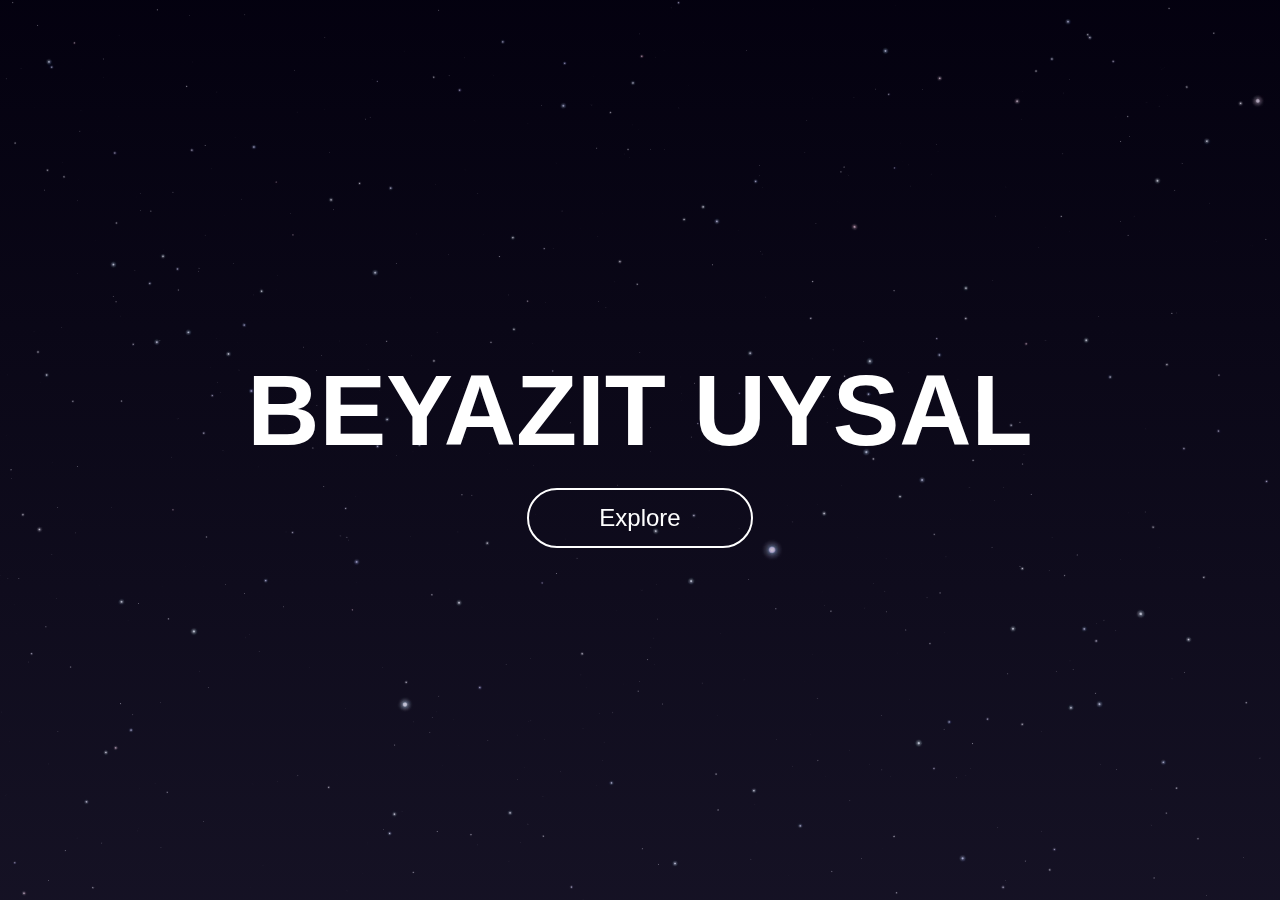
==== index.html @ 6629e4a4 "Website" ====
<!DOCTYPE html>
<html lang="en">
<head>
    <meta charset="UTF-8">
    <meta http-equiv="X-UA-Compatible" content="IE=edge">
    <meta name="viewport" content="width=device-width, initial-scale=1.0">
    <title>Explore</title>
    <link rel="stylesheet" href="static/style.css">
</head>
<body>
    <div class="hero">
       
        <video autoplay loop muted plays-inline class="back-video">
            <source src="images/realSpace.mp4" type="video/mp4">
        </video>

    <div class="content">
        <h1>BEYAZIT UYSAL</h1>
        <a href="about.html">Explore</a>
    </div>
    </div>
</body>
</html>
---- static/style.css ----
*{
    margin: 0;
    padding: 0;
    box-sizing: border-box;
    font-family: 'Poppins', sans-serif;
}

.hero{
    width: 100%;
    height: 100vh;
    background-image: linear-gradient(rgba(12,3,51,0.3),rgba(70, 59, 120, 0.3));
    /* background-image: #fff; */
    position: relative;
    padding: 0 5%;
    display: flex;
    align-items: center;
    justify-content: center;
} 
nav{
    width: 100%;
    position: absolute;
    top: 0;
    left: 0;
    padding: 20px 8%;
    display: flex;
    align-items: center;
    justify-content: space-between;
}

img {/* logo size  */
    max-width: 10%;
    height: auto;
}

nav .logo{
    width: 80px;
}

nav ul li{
    list-style: none;
    display: inline-block;
    margin-left: 40px;
}

.content{
    text-align: center;
    
}

.content h1{
    font-size:100px;
    color: #fff;
    font-weight: 555;
    transition: 0.5s;
}
.content h1:hover{
    -webkit-text-stroke: 2px #fff;
    color: transparent;
}

.content a{
    text-decoration: none;
    display: inline-block;
    color: #fff;
    font-size:24px;
    border: 2px solid #fff;
    padding: 14px 70px;
    border-radius: 50px;
    margin-top: 20px;
}

.back-video{
    position: absolute;
    right: 0;
    bottom: 0;
    z-index: -1;
}

@media (min-aspect-ratio: 16/9){
    .back-video{
        width: 100%;
        height: auto;
    }
}
@media (max-aspect-ratio: 16/9){
    .back-video{
        width: auto;
        height: 100%;
    }
}
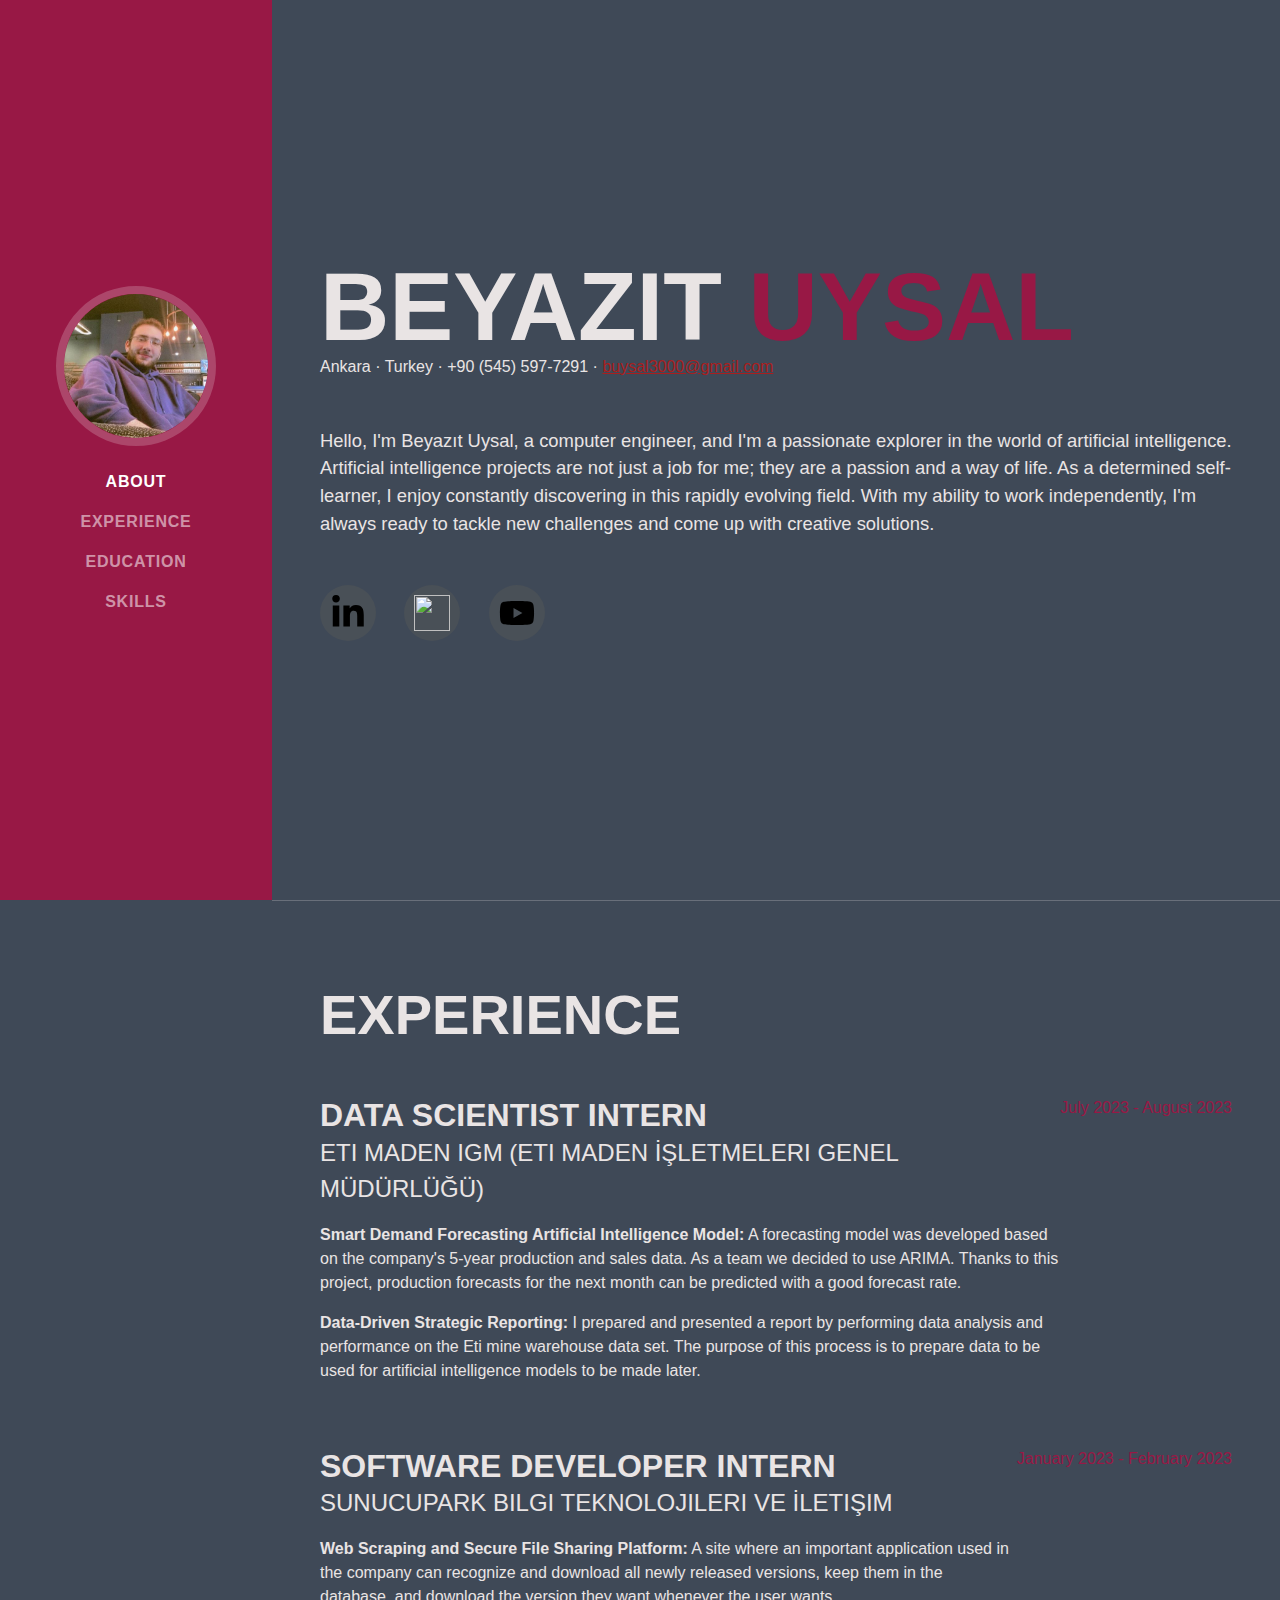
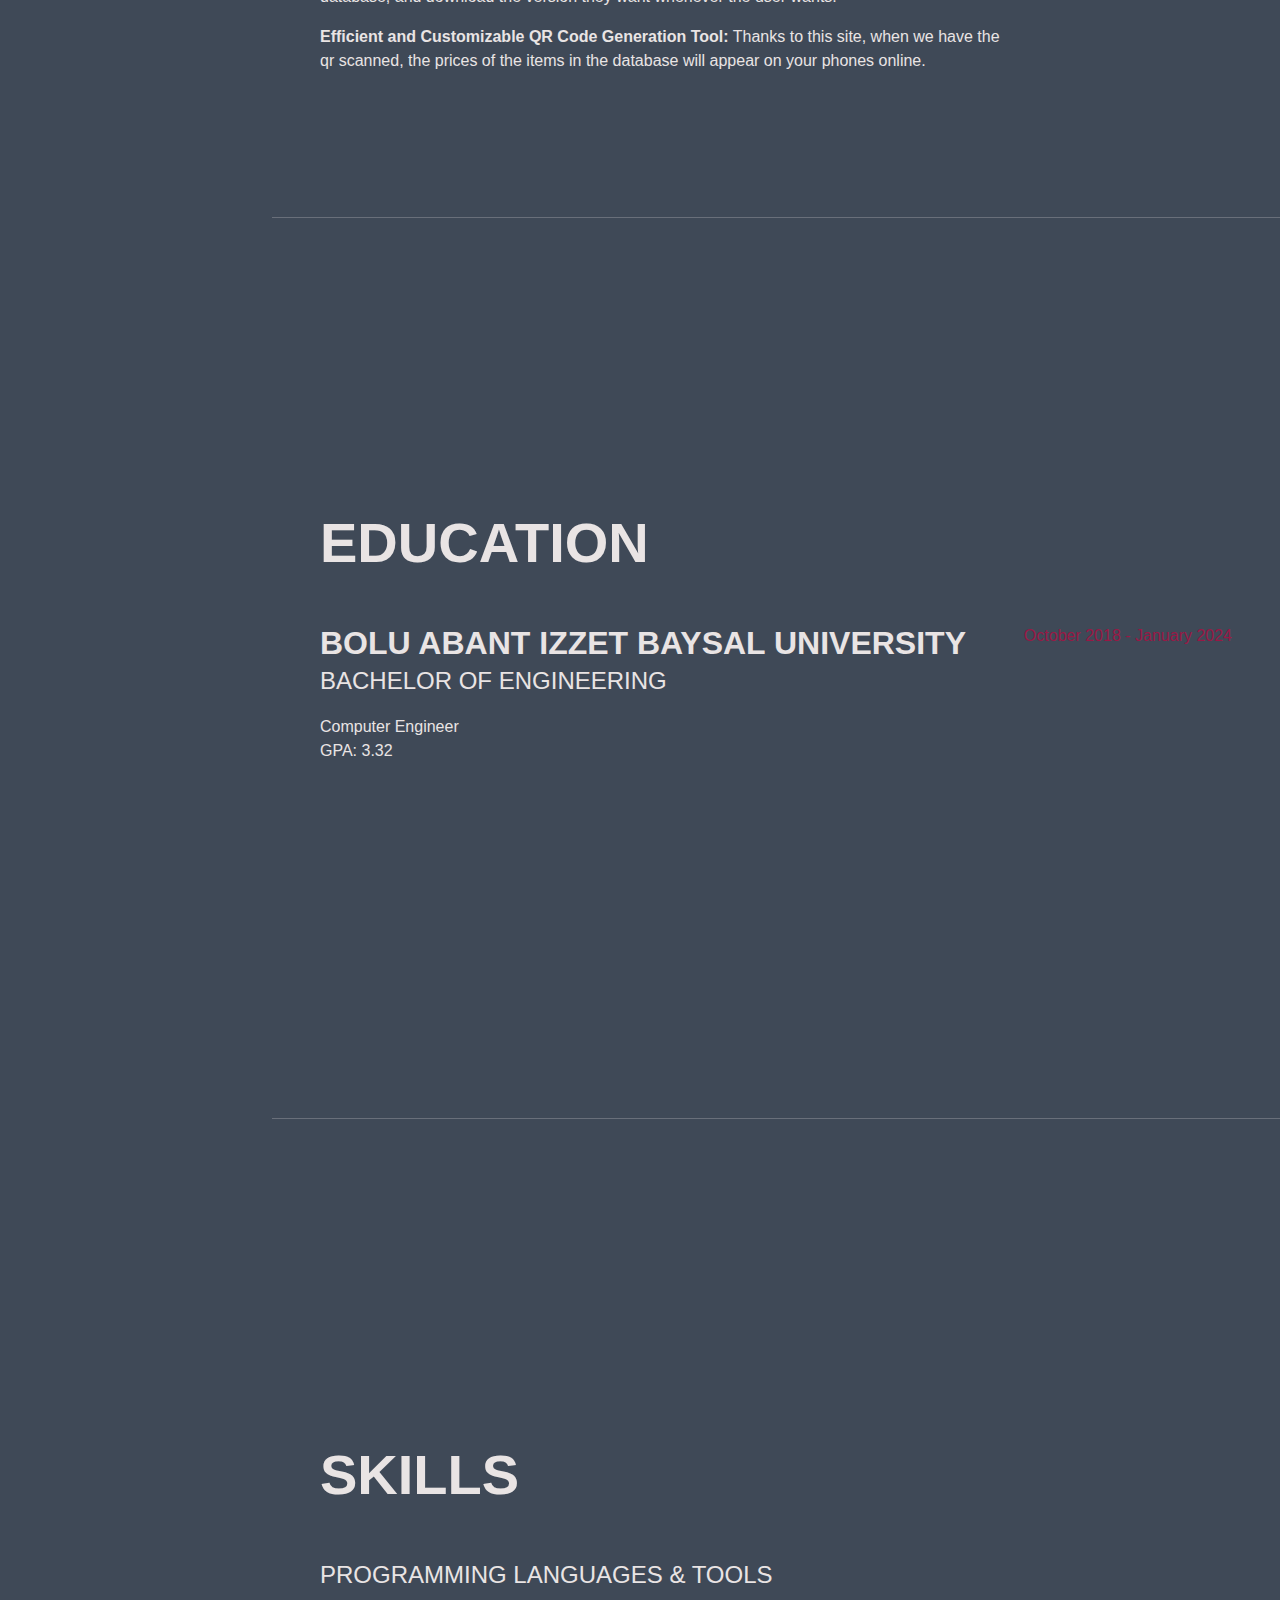
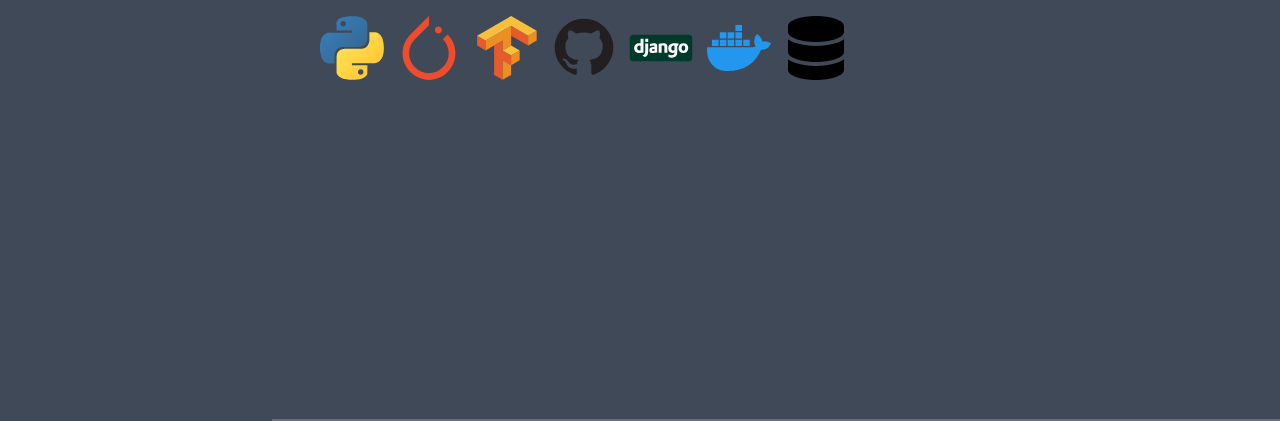
==== commit 3c9b58f6: "remake portfolio website" ====
--- a/index.html
+++ b/index.html
@@ -1,23 +1,121 @@
 <!DOCTYPE html>
 <html lang="en">
+
 <head>
     <meta charset="UTF-8">
-    <meta http-equiv="X-UA-Compatible" content="IE=edge">
     <meta name="viewport" content="width=device-width, initial-scale=1.0">
-    <title>Explore</title>
-    <link rel="stylesheet" href="static/style.css">
+    <title>Resume - Start Bootstrap Theme</title>
+    <link href="path/to/bootstrap/css/bootstrap.min.css" rel="stylesheet">
+    <link href="path/to/css/styles.css" rel="stylesheet">
 </head>
+
 <body>
-    <div class="hero">
-       
-        <video autoplay loop muted plays-inline class="back-video">
-            <source src="images/realSpace.mp4" type="video/mp4">
-        </video>
+    <!-- Navigation-->
+    <nav class="navbar navbar-expand-lg navbar-dark bg-primary fixed-top" id="sideNav">
+        <a class="navbar-brand js-scroll-trigger" href="#page-top">
+            <span class="d-block d-lg-none">Beyazıt Uysal</span>
+            <span class="d-none d-lg-block"><img class="img-fluid img-profile rounded-circle mx-auto mb-2" src="static/img/meaf.jpg" alt="..." /></span>
+        </a>
+        <button class="navbar-toggler" type="button" data-bs-toggle="collapse" data-bs-target="#navbarResponsive" aria-controls="navbarResponsive" aria-expanded="false" aria-label="Toggle navigation"><span class="navbar-toggler-icon"></span></button>
+        <div class="collapse navbar-collapse" id="navbarResponsive">
+            <ul class="navbar-nav">
+                <li class="nav-item"><a class="nav-link js-scroll-trigger" href="#about">About</a></li>
+                <li class="nav-item"><a class="nav-link js-scroll-trigger" href="#experience">Experience</a></li>
+                <li class="nav-item"><a class="nav-link js-scroll-trigger" href="#education">Education</a></li>
+                <li class="nav-item"><a class="nav-link js-scroll-trigger" href="#skills">Skills</a></li>
+            </ul>
+        </div>
+    </nav>
 
-    <div class="content">
-        <h1>BEYAZIT UYSAL</h1>
-        <a href="about.html">Explore</a>
+    <!-- Page Content-->
+    <div class="container-fluid p-0">
+        <!-- About-->
+        <section class="resume-section" id="about">
+            <div class="resume-section-content">
+                <h1 class="mb-0">
+                    Beyazıt
+                    <span class="text-primary">Uysal</span>
+                </h1>
+                <div class="mb-5">
+                    Ankara · Turkey · +90 (545) 597-7291 ·
+                    <a href="mailto:buysal3000@gmail.com">buysal3000@gmail.com</a>
+                </div>
+                <p class="lead mb-5">Hello, I'm Beyazıt Uysal, a computer engineer, and I'm a passionate explorer in the world of artificial intelligence. Artificial intelligence projects are not just a job for me; they are a passion and a way of life. As a determined self-learner, I enjoy constantly discovering in this rapidly evolving field. With my ability to work independently, I'm always ready to tackle new challenges and come up with creative solutions.</p>
+                <div class="social-icons">
+                    <a class="social-icon" href="https://www.linkedin.com/in/beyazit-uysal-961a97252/" target="_blank"><img src="static/img/linkedin.svg" width="36px" height="36px"></a>
+                    <a class="social-icon" href="https://github.com/masanbasa3k" target="_blank"><img src="static/img/github.svg" width="36px" height="36px"></a>
+                    <a class="social-icon" href="https://www.youtube.com/channel/UCzK5S1G_lSSeSBIt7TPrmPg?sub_confirmation=1" target="_blank"><img src="static/img/youtube.svg" width="36px" height="36px"></a>
+                </div>
+            </div>
+        </section>
+        <hr class="m-0" />
+        <!-- Experience-->
+        <section class="resume-section" id="experience">
+            <div class="resume-section-content">
+                <h2 class="mb-5">Experience</h2>
+                <div class="d-flex flex-column flex-md-row justify-content-between mb-5">
+                    <div class="flex-grow-1">
+                        <h3 class="mb-0">Data Scientist Intern</h3>
+                        <div class="subheading mb-3">Eti Maden IGM (Eti Maden İşletmeleri Genel Müdürlüğü)</div>
+                        <p><strong>Smart Demand Forecasting Artificial Intelligence Model:</strong> A forecasting model was developed based on the company's 5-year production and sales data. As a team we decided to use ARIMA. Thanks to this project, production forecasts for the next month can be predicted with a good forecast rate.</p>
+                        <p><strong>Data-Driven Strategic Reporting:</strong> I prepared and presented a report by performing data analysis and performance on the Eti mine warehouse data set. The purpose of this process is to prepare data to be used for artificial intelligence models to be made later.</p>
+                    </div>
+                    <div class="flex-shrink-0"><span class="text-primary">July 2023 - August 2023</span></div>
+                </div>
+                <div class="d-flex flex-column flex-md-row justify-content-between mb-5">
+                    <div class="flex-grow-1">
+                        <h3 class="mb-0">Software Developer Intern</h3>
+                        <div class="subheading mb-3">Sunucupark Bilgi Teknolojileri ve İletişim</div>
+                        <p><strong>Web Scraping and Secure File Sharing Platform:</strong> A site where an important application used in the company can recognize and download all newly released versions, keep them in the database, and download the version they want whenever the user wants.</p>
+                        <p><strong>Efficient and Customizable QR Code Generation Tool:</strong> Thanks to this site, when we have the qr scanned, the prices of the items in the database will appear on your phones online.</p>
+                    </div>
+                    <div class="flex-shrink-0"><span class="text-primary">January 2023 - February 2023</span></div>
+                </div>
+            </div>
+        </section>
+        <hr class="m-0" />
+        <!-- Education-->
+        <section class="resume-section" id="education">
+            <div class="resume-section-content">
+                <h2 class="mb-5">Education</h2>
+                <div class="d-flex flex-column flex-md-row justify-content-between mb-5">
+                    <div class="flex-grow-1">
+                        <h3 class="mb-0">Bolu Abant Izzet Baysal University</h3>
+                        <div class="subheading mb-3">Bachelor of Engineering</div>
+                        <div>Computer Engineer</div>
+                        <p>GPA: 3.32</p>
+                    </div>
+                    <div class="flex-shrink-0"><span class="text-primary">October 2018 - January 2024</span></div>
+                </div>
+            </div>
+        </section>
+        <hr class="m-0" />
+        <!-- Skills-->
+        <section class="resume-section" id="skills">
+            <div class="resume-section-content">
+                <h2 class="mb-5">Skills</h2>
+                <div class="subheading mb-3">Programming Languages & Tools</div>
+                <ul class="list-inline dev-icons">
+                    <img src="static/img/python.svg" width="64px" height="64px"></a>
+                    <img src="static/img/pytorch.svg" width="64px" height="64px"></a>
+                    <img src="static/img/tensorflow.svg" width="64px" height="64px"></a>
+                    <img src="static/img/git.svg" width="64px" height="64px"></a>
+                    <img src="static/img/django-original.svg" width="64px" height="64px"></a>
+                    <img src="static/img/docker.svg" width="64px" height="64px"></a>
+                    <img src="static/img/database.svg" width="64px" height="64px"></a>
+                </ul>
+            </div>
+        </section>
+        <hr class="m-0" />
+        <hr class="m-0" />
+        <!-- Awards-->
     </div>
-    </div>
+    <!-- Bootstrap core JS-->
+    <script src="https://cdn.jsdelivr.net/npm/bootstrap@5.2.3/dist/js/bootstrap.bundle.min.js"></script>
+    <!-- Link to your CSS file -->
+    <link href="static/css/styles.css" rel="stylesheet">
+    <!-- Core theme JS-->
+    <script src="static/js/scripts.js"></script>
 </body>
-</html>+
+</html>
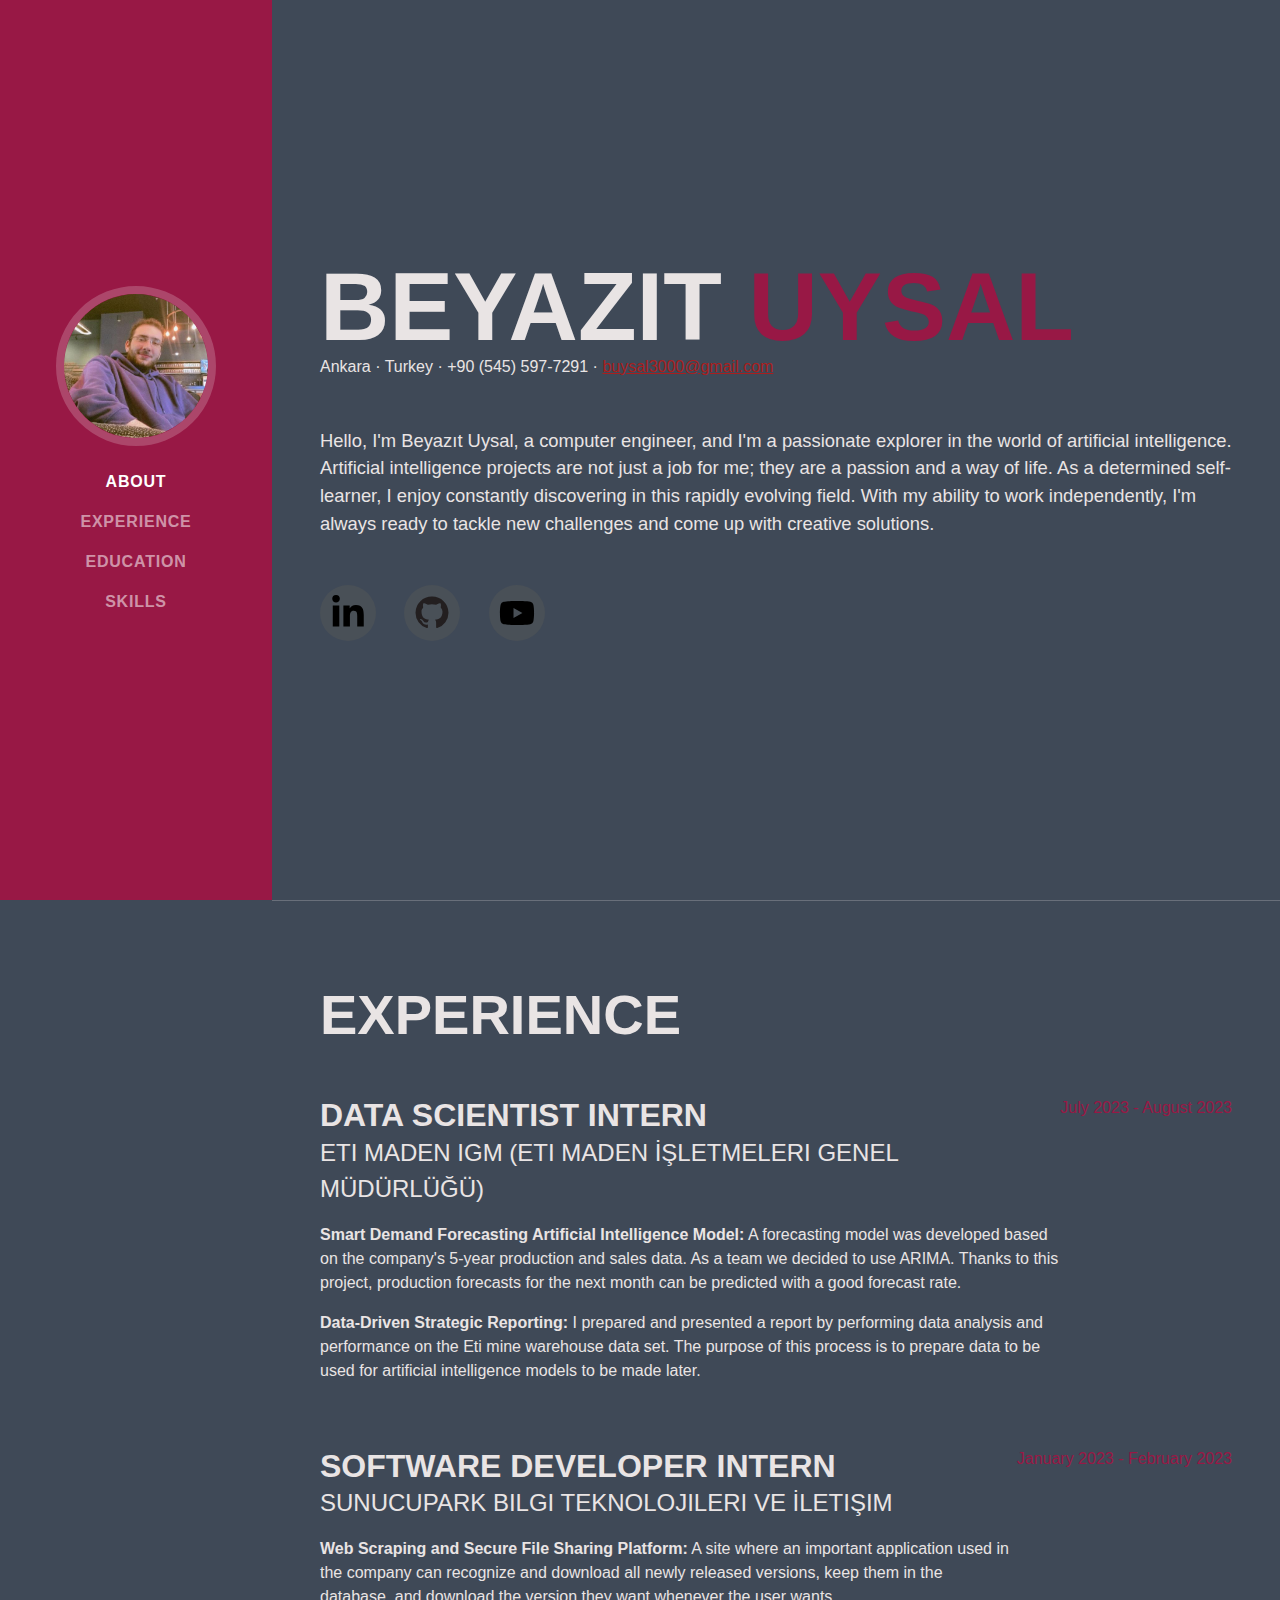
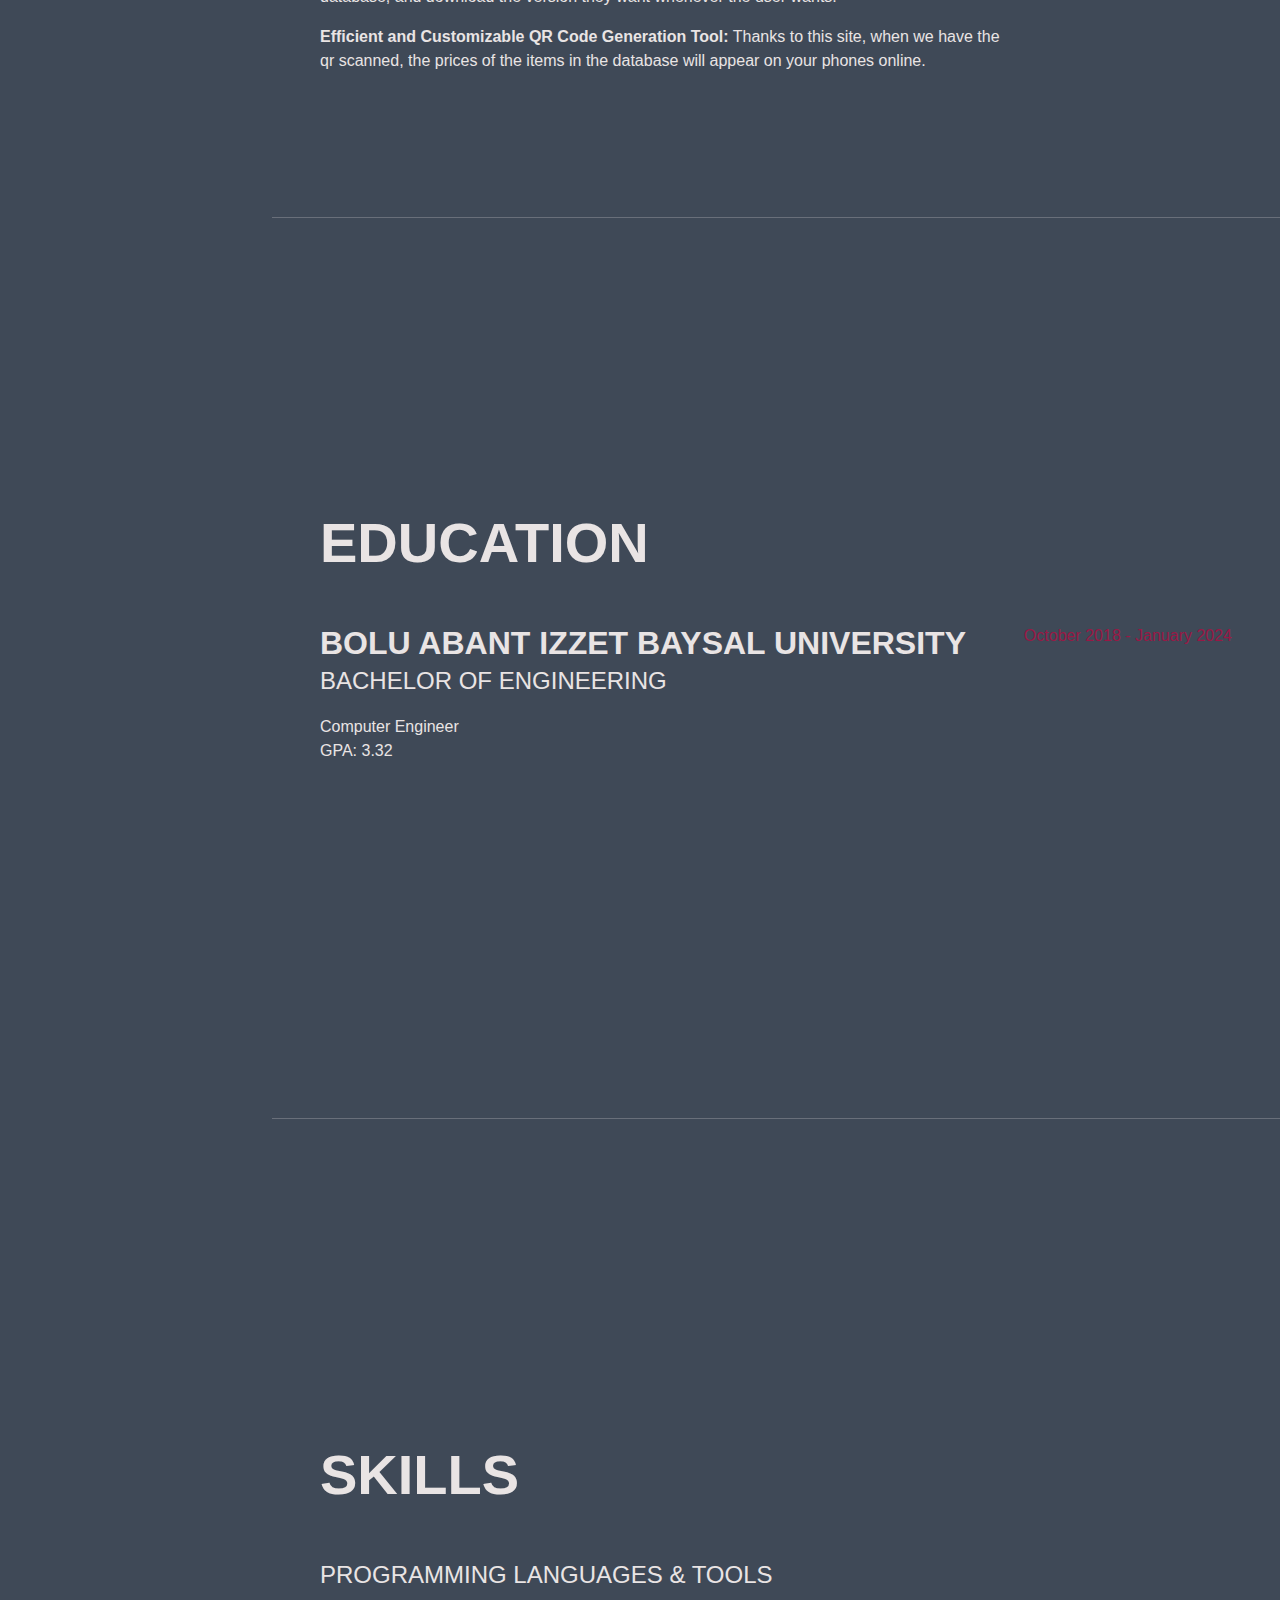
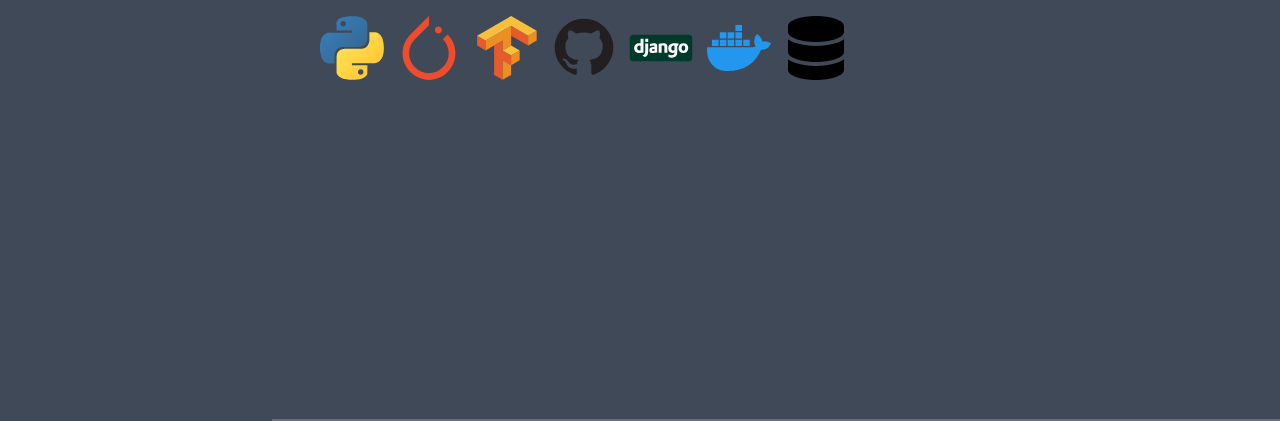
==== commit 23517117: "chance the svg name" ====
--- a/index.html
+++ b/index.html
@@ -43,7 +43,7 @@
                 <p class="lead mb-5">Hello, I'm Beyazıt Uysal, a computer engineer, and I'm a passionate explorer in the world of artificial intelligence. Artificial intelligence projects are not just a job for me; they are a passion and a way of life. As a determined self-learner, I enjoy constantly discovering in this rapidly evolving field. With my ability to work independently, I'm always ready to tackle new challenges and come up with creative solutions.</p>
                 <div class="social-icons">
                     <a class="social-icon" href="https://www.linkedin.com/in/beyazit-uysal-961a97252/" target="_blank"><img src="static/img/linkedin.svg" width="36px" height="36px"></a>
-                    <a class="social-icon" href="https://github.com/masanbasa3k" target="_blank"><img src="static/img/github.svg" width="36px" height="36px"></a>
+                    <a class="social-icon" href="https://github.com/masanbasa3k" target="_blank"><img src="static/img/git.svg" width="36px" height="36px"></a>
                     <a class="social-icon" href="https://www.youtube.com/channel/UCzK5S1G_lSSeSBIt7TPrmPg?sub_confirmation=1" target="_blank"><img src="static/img/youtube.svg" width="36px" height="36px"></a>
                 </div>
             </div>
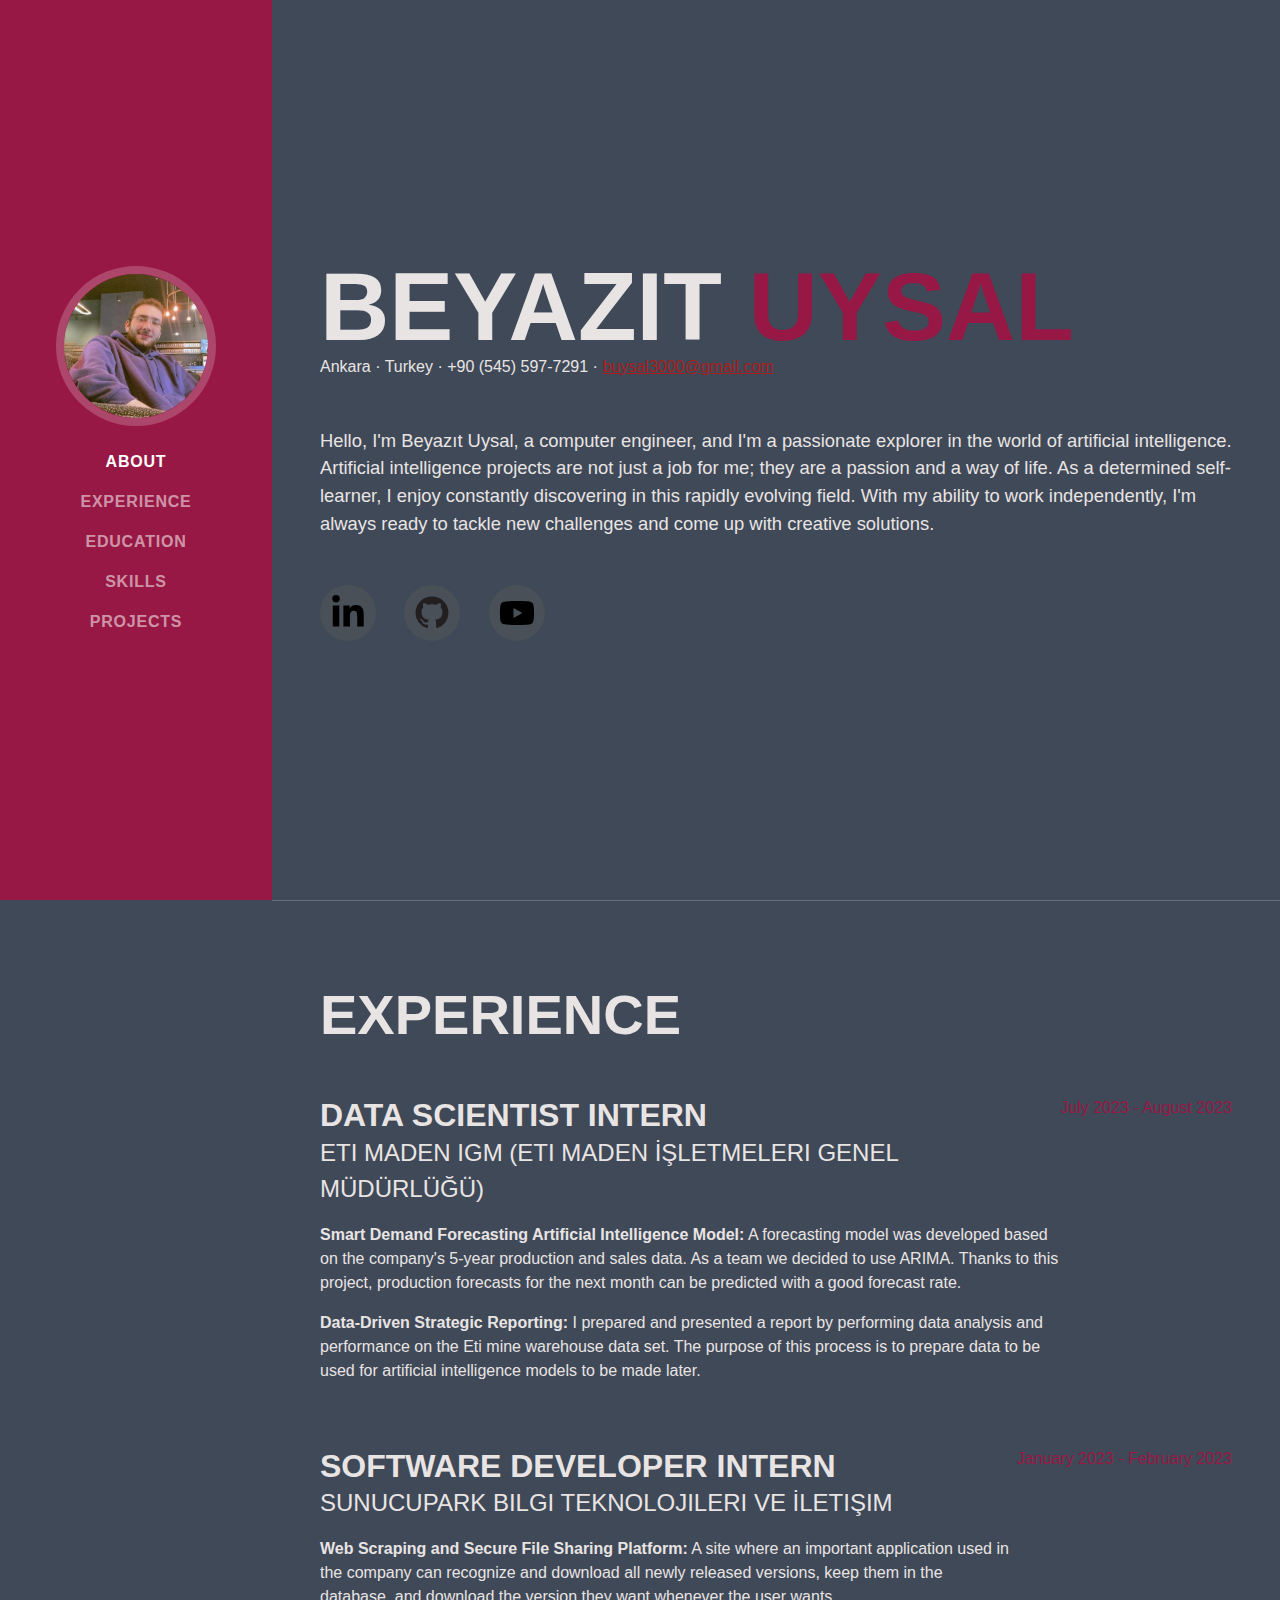
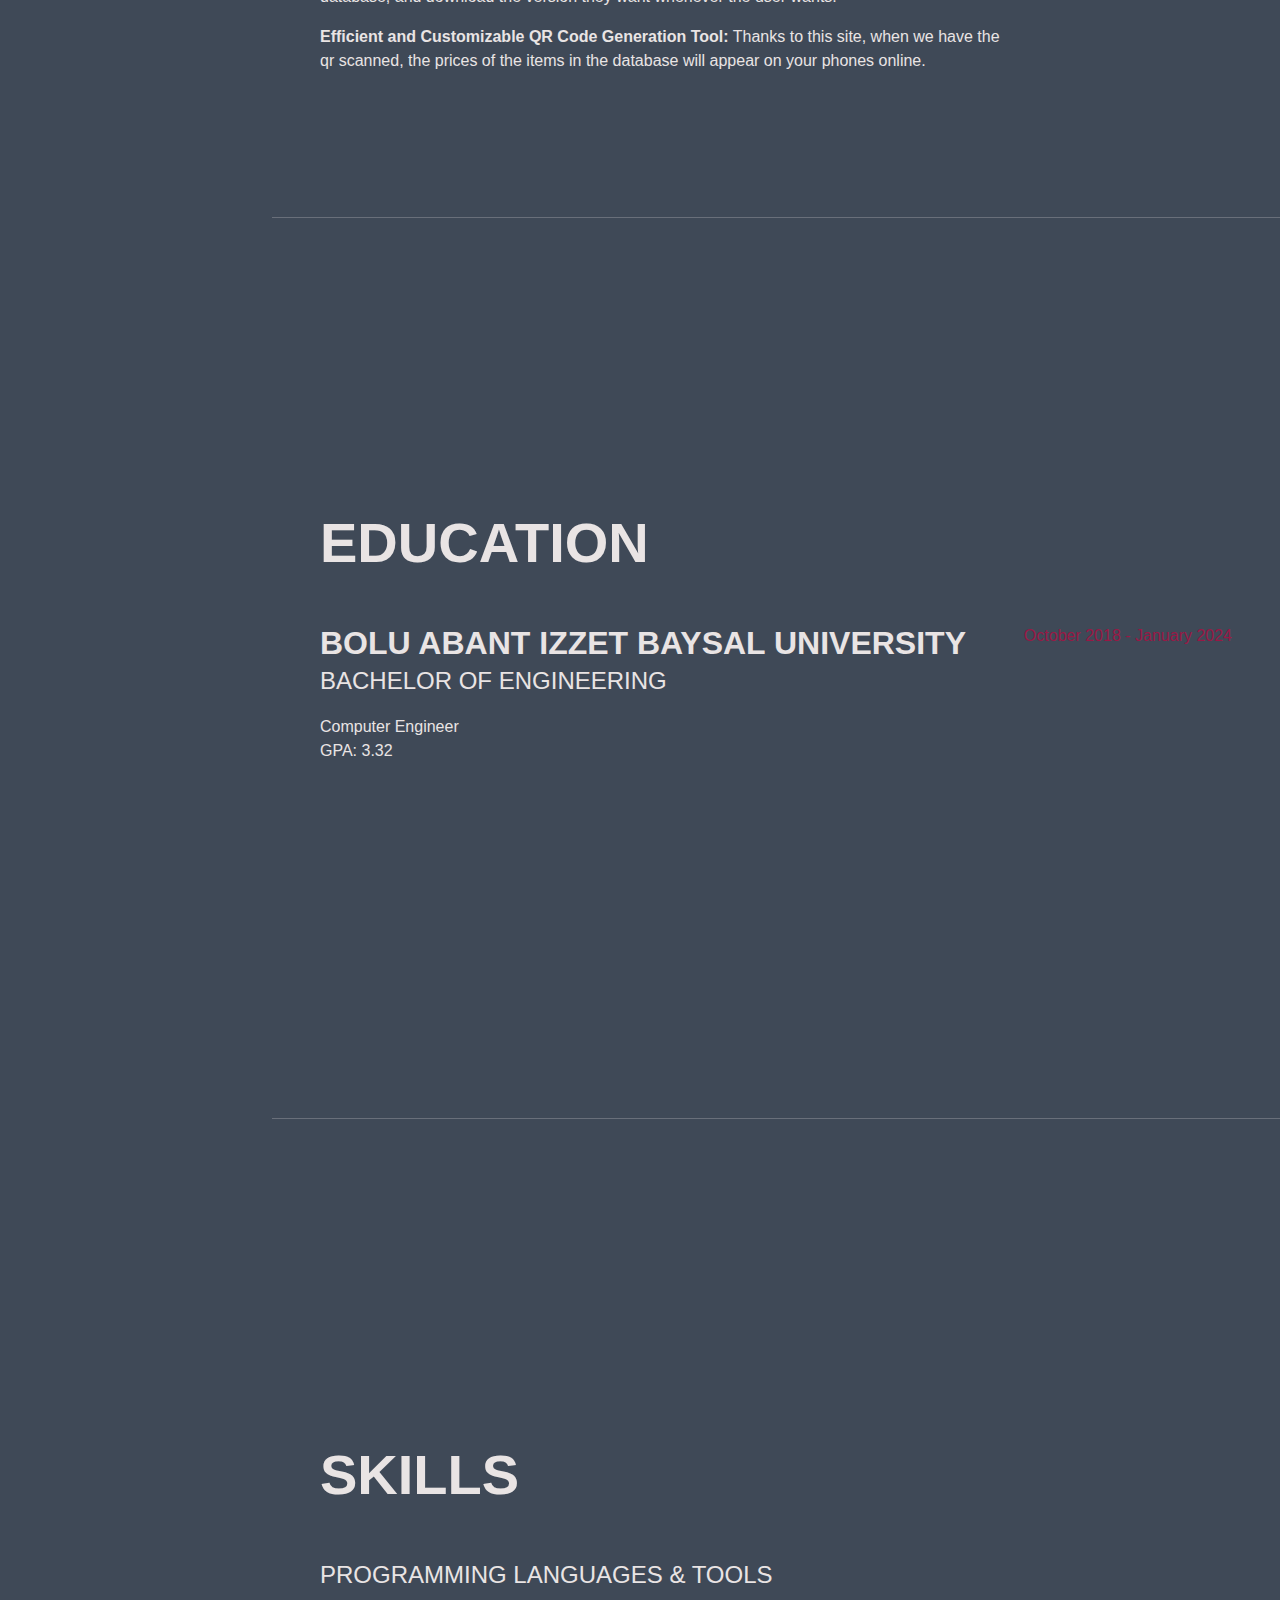
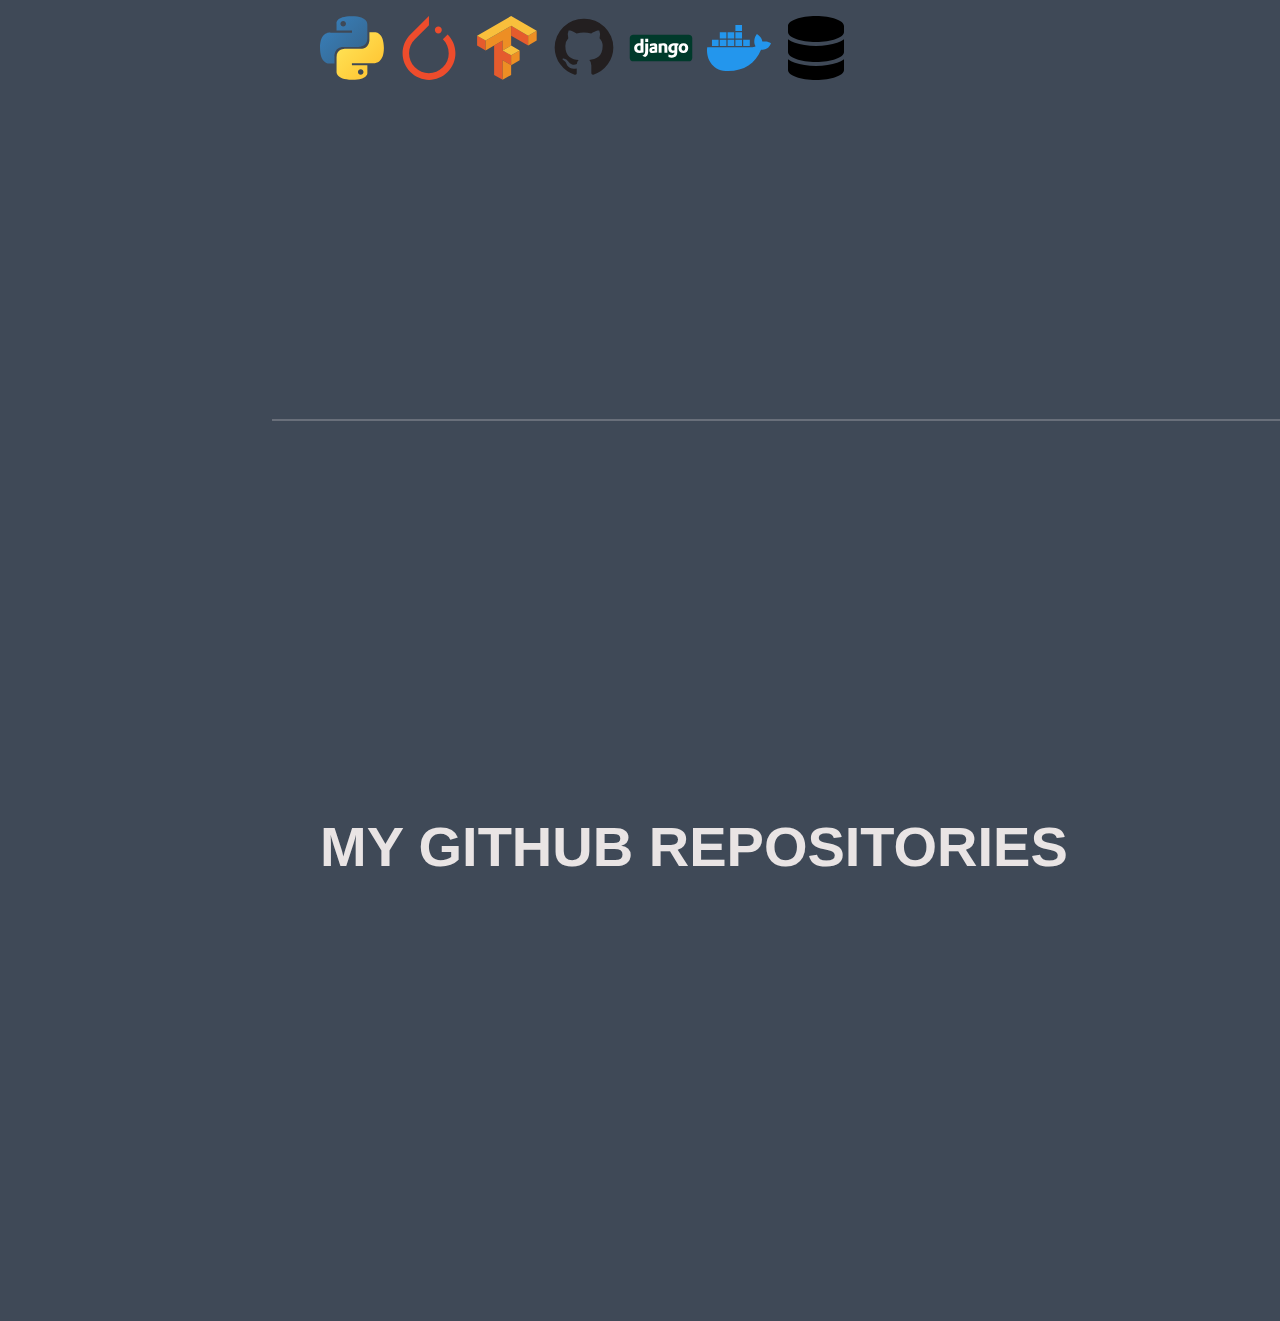
==== commit e8f211cc: "add a github repositories" ====
--- a/index.html
+++ b/index.html
@@ -23,6 +23,7 @@
                 <li class="nav-item"><a class="nav-link js-scroll-trigger" href="#experience">Experience</a></li>
                 <li class="nav-item"><a class="nav-link js-scroll-trigger" href="#education">Education</a></li>
                 <li class="nav-item"><a class="nav-link js-scroll-trigger" href="#skills">Skills</a></li>
+                <li class="nav-item"><a class="nav-link js-scroll-trigger" href="#Projects">Projects</a></li>
             </ul>
         </div>
     </nav>
@@ -109,6 +110,32 @@
         <hr class="m-0" />
         <hr class="m-0" />
         <!-- Awards-->
+        <section class="resume-section" id="Projects">
+            <div class="resume-section-content">
+                <h2 class="mb-5">My GitHub Repositories</h2>
+                <ul class="fa-ul mb-0">
+                        <ul id="repo-list"></ul>
+
+                        <script>
+                            // Fetch data from GitHub API
+                            fetch('https://api.github.com/users/masanbasa3k/repos')
+                                .then(response => response.json())
+                                .then(data => {
+                                    // Render repositories
+                                    const repoList = document.getElementById('repo-list');
+                                    data.forEach(repo => {
+                                        const listItem = document.createElement('li');
+                                        listItem.innerHTML = `<a href="${repo.html_url}" target="_blank">${repo.name}</a>`;
+                                        repoList.appendChild(listItem);
+                                    });
+                                })
+                                .catch(error => {
+                                    console.error('Error fetching data:', error);
+                                });
+                        </script>
+                </ul>
+            </div>
+        </section>
     </div>
     <!-- Bootstrap core JS-->
     <script src="https://cdn.jsdelivr.net/npm/bootstrap@5.2.3/dist/js/bootstrap.bundle.min.js"></script>
